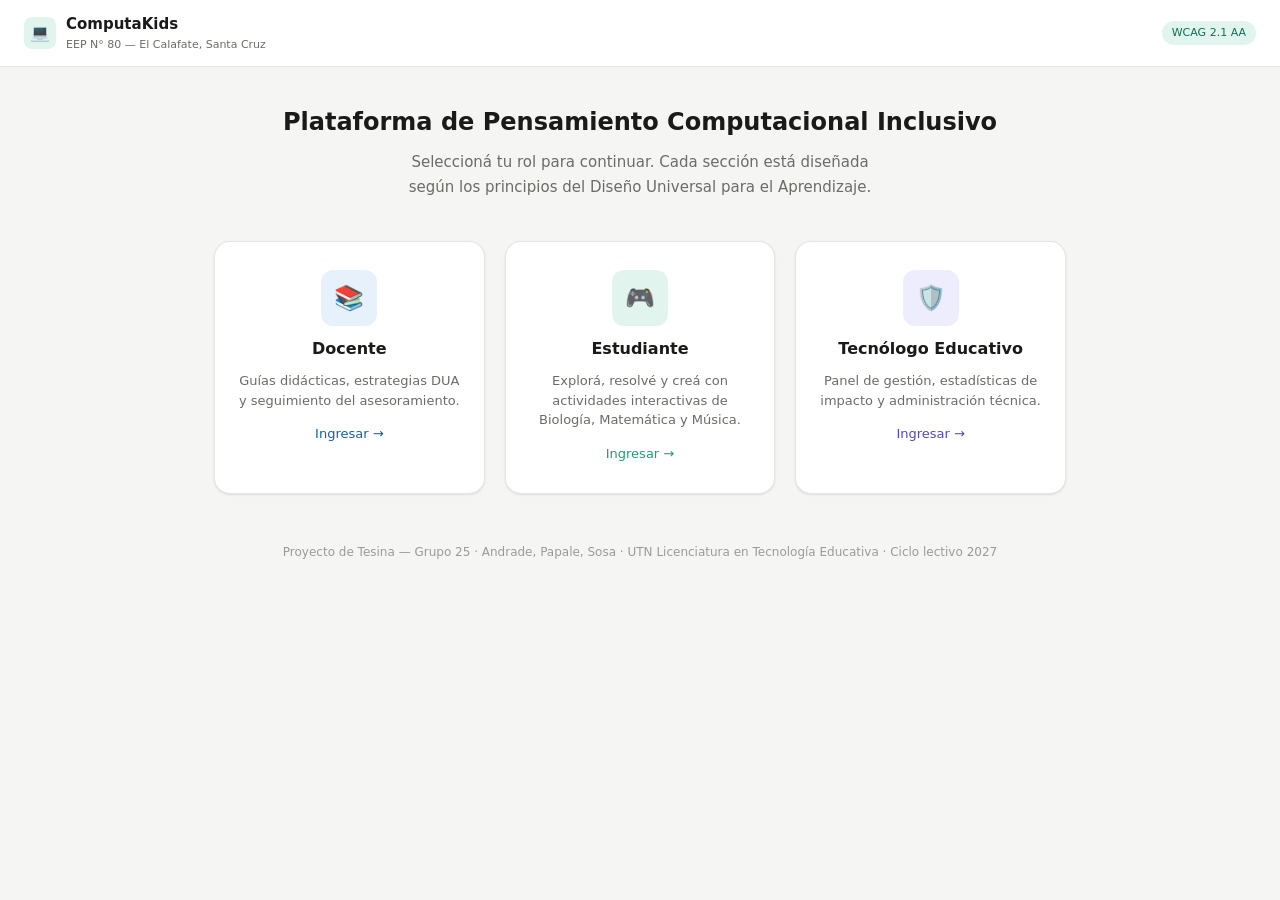
==== index.html @ 202f48aa "feat: ComputaKids v2 - plataforma 3 roles DUA" ====
<!DOCTYPE html>
<html lang="es">
<head>
  <meta charset="UTF-8">
  <meta name="viewport" content="width=device-width, initial-scale=1.0">
  <title>ComputaKids — EEP N° 80 El Calafate</title>
  <link rel="stylesheet" href="css/main.css">
</head>
<body>

  <nav class="navbar" role="banner">
    <div class="nav-logo">
      <div class="logo-icon" aria-hidden="true">💻</div>
      <div>
        <div class="nav-title">ComputaKids</div>
        <div class="nav-sub">EEP N° 80 — El Calafate, Santa Cruz</div>
      </div>
    </div>
    <span class="nav-badge" aria-label="Cumple estándar de accesibilidad WCAG 2.1 nivel AA">WCAG 2.1 AA</span>
  </nav>

  <main class="main-container" role="main">
    <div class="hero">
      <h1>Plataforma de Pensamiento Computacional Inclusivo</h1>
      <p class="hero-sub">Seleccioná tu rol para continuar. Cada sección está diseñada según los principios del Diseño Universal para el Aprendizaje.</p>
    </div>

    <div class="roles-grid" role="list" aria-label="Selección de rol">

      <a href="docente.html" class="role-card role-docente" role="listitem" aria-label="Ingresar como docente">
        <div class="role-icon icon-blue" aria-hidden="true">📚</div>
        <h2>Docente</h2>
        <p>Guías didácticas, estrategias DUA y seguimiento del asesoramiento.</p>
        <span class="role-cta">Ingresar →</span>
      </a>

      <a href="estudiante.html" class="role-card role-estudiante" role="listitem" aria-label="Ingresar como estudiante">
        <div class="role-icon icon-teal" aria-hidden="true">🎮</div>
        <h2>Estudiante</h2>
        <p>Explorá, resolvé y creá con actividades interactivas de Biología, Matemática y Música.</p>
        <span class="role-cta">Ingresar →</span>
      </a>

      <a href="tecnologo.html" class="role-card role-tecnologo" role="listitem" aria-label="Ingresar como tecnólogo educativo">
        <div class="role-icon icon-purple" aria-hidden="true">🛡️</div>
        <h2>Tecnólogo Educativo</h2>
        <p>Panel de gestión, estadísticas de impacto y administración técnica.</p>
        <span class="role-cta">Ingresar →</span>
      </a>

    </div>

    <footer class="site-footer" role="contentinfo">
      <p>Proyecto de Tesina — Grupo 25 · Andrade, Papale, Sosa · UTN Licenciatura en Tecnología Educativa · Ciclo lectivo 2027</p>
    </footer>
  </main>

</body>
</html>
---- css/main.css ----
/* =============================================
   ComputaKids — Estilos principales
   EEP N° 80 El Calafate · Grupo 25 UTN
   ============================================= */

:root {
  --color-teal: #1D9E75;
  --color-teal-light: #E1F5EE;
  --color-teal-mid: #5DCAA5;
  --color-blue: #185FA5;
  --color-blue-light: #E6F1FB;
  --color-blue-mid: #378ADD;
  --color-purple: #534AB7;
  --color-purple-light: #EEEDFE;
  --color-purple-mid: #7F77DD;
  --color-gray-bg: #F5F5F3;
  --color-gray-border: rgba(0,0,0,0.1);
  --color-gray-border-mid: rgba(0,0,0,0.18);
  --color-text: #1a1a18;
  --color-text-muted: #6b6b67;
  --color-text-hint: #9b9b96;
  --color-bg: #ffffff;
  --color-surface: #f8f8f6;
  --radius-md: 8px;
  --radius-lg: 12px;
  --radius-xl: 16px;
  --shadow-card: 0 1px 3px rgba(0,0,0,0.06), 0 1px 2px rgba(0,0,0,0.04);
  --font: 'Segoe UI', system-ui, -apple-system, sans-serif;
}

*, *::before, *::after { box-sizing: border-box; margin: 0; padding: 0; }

html { font-size: 16px; }
body {
  font-family: var(--font);
  background: var(--color-gray-bg);
  color: var(--color-text);
  line-height: 1.6;
  min-height: 100vh;
}

/* ── Navbar ── */
.navbar {
  background: var(--color-bg);
  border-bottom: 0.5px solid var(--color-gray-border);
  padding: 12px 24px;
  display: flex;
  align-items: center;
  justify-content: space-between;
  position: sticky;
  top: 0;
  z-index: 100;
}
.nav-logo { display: flex; align-items: center; gap: 10px; }
.logo-icon {
  width: 32px; height: 32px;
  background: var(--color-teal-light);
  border-radius: var(--radius-md);
  display: flex; align-items: center; justify-content: center;
  font-size: 16px;
}
.nav-title { font-size: 15px; font-weight: 600; color: var(--color-text); }
.nav-sub { font-size: 11px; color: var(--color-text-muted); }
.nav-badge {
  font-size: 11px;
  background: var(--color-teal-light);
  color: #0F6E56;
  padding: 3px 10px;
  border-radius: 20px;
  font-weight: 500;
}
.nav-back {
  display: flex; align-items: center; gap: 6px;
  font-size: 13px; color: var(--color-text-muted);
  text-decoration: none;
  padding: 6px 12px;
  border: 0.5px solid var(--color-gray-border);
  border-radius: var(--radius-md);
  background: var(--color-bg);
  transition: background 0.15s;
}
.nav-back:hover { background: var(--color-surface); color: var(--color-text); }

/* ── Index: Hero ── */
.main-container { max-width: 900px; margin: 0 auto; padding: 40px 24px 60px; }
.hero { text-align: center; margin-bottom: 40px; }
.hero h1 { font-size: 24px; font-weight: 600; color: var(--color-text); margin-bottom: 12px; line-height: 1.3; }
.hero-sub { font-size: 15px; color: var(--color-text-muted); max-width: 500px; margin: 0 auto; line-height: 1.7; }

/* ── Index: Roles grid ── */
.roles-grid {
  display: grid;
  grid-template-columns: repeat(3, 1fr);
  gap: 20px;
  margin-bottom: 48px;
}
.role-card {
  background: var(--color-bg);
  border: 0.5px solid var(--color-gray-border);
  border-radius: var(--radius-xl);
  padding: 28px 20px;
  text-align: center;
  text-decoration: none;
  color: inherit;
  display: flex; flex-direction: column; align-items: center;
  gap: 10px;
  transition: transform 0.15s, box-shadow 0.15s, border-color 0.15s;
  box-shadow: var(--shadow-card);
}
.role-card:hover { transform: translateY(-2px); box-shadow: 0 4px 12px rgba(0,0,0,0.08); }
.role-docente:hover { border-color: var(--color-blue-mid); }
.role-estudiante:hover { border-color: var(--color-teal-mid); }
.role-tecnologo:hover { border-color: var(--color-purple-mid); }
.role-icon {
  width: 56px; height: 56px;
  border-radius: var(--radius-lg);
  display: flex; align-items: center; justify-content: center;
  font-size: 24px;
}
.icon-blue { background: var(--color-blue-light); }
.icon-teal { background: var(--color-teal-light); }
.icon-purple { background: var(--color-purple-light); }
.role-card h2 { font-size: 16px; font-weight: 600; color: var(--color-text); }
.role-card p { font-size: 13px; color: var(--color-text-muted); line-height: 1.5; }
.role-cta { font-size: 13px; font-weight: 500; color: var(--color-text-hint); margin-top: 4px; }
.role-docente .role-cta { color: var(--color-blue); }
.role-estudiante .role-cta { color: var(--color-teal); }
.role-tecnologo .role-cta { color: var(--color-purple); }

/* ── Footer ── */
.site-footer { text-align: center; }
.site-footer p { font-size: 12px; color: var(--color-text-hint); line-height: 1.7; }

/* ── Panel layout (docente / tecnologo) ── */
.panel-layout { max-width: 960px; margin: 0 auto; padding: 28px 24px 60px; }
.panel-hero { margin-bottom: 28px; }
.panel-hero h1 { font-size: 20px; font-weight: 600; color: var(--color-text); margin-bottom: 4px; }
.panel-hero p { font-size: 14px; color: var(--color-text-muted); }

/* ── Stats grid ── */
.stats-grid { display: grid; grid-template-columns: repeat(3, 1fr); gap: 12px; margin-bottom: 28px; }
.stat-card { background: var(--color-surface); border-radius: var(--radius-md); padding: 16px; }
.stat-label { font-size: 12px; color: var(--color-text-muted); margin-bottom: 4px; }
.stat-value { font-size: 26px; font-weight: 600; color: var(--color-text); line-height: 1.1; }
.stat-sub { font-size: 11px; color: var(--color-text-hint); margin-top: 3px; }

/* ── Section title ── */
.section-title {
  font-size: 12px; font-weight: 600;
  color: var(--color-text-muted);
  text-transform: uppercase;
  letter-spacing: 0.07em;
  margin-bottom: 14px;
  margin-top: 28px;
}

/* ── Table ── */
.data-table {
  width: 100%;
  border: 0.5px solid var(--color-gray-border);
  border-radius: var(--radius-lg);
  overflow: hidden;
  border-collapse: collapse;
  background: var(--color-bg);
}
.data-table th {
  background: var(--color-surface);
  font-size: 12px; font-weight: 600;
  color: var(--color-text-muted);
  padding: 10px 16px;
  text-align: left;
  border-bottom: 0.5px solid var(--color-gray-border);
}
.data-table td {
  font-size: 13px; color: var(--color-text);
  padding: 12px 16px;
  border-bottom: 0.5px solid var(--color-gray-border);
  vertical-align: middle;
}
.data-table tr:last-child td { border-bottom: none; }
.data-table tbody tr:hover { background: var(--color-surface); }

/* ── Progress bar ── */
.progress-bar {
  height: 6px;
  background: var(--color-gray-border);
  border-radius: 3px;
  overflow: hidden;
  min-width: 80px;
}
.progress-fill { height: 100%; background: var(--color-teal); border-radius: 3px; transition: width 0.4s ease; }

/* ── Badges ── */
.badge {
  display: inline-block;
  font-size: 11px; font-weight: 500;
  padding: 3px 9px;
  border-radius: 20px;
}
.badge-green { background: var(--color-teal-light); color: #0F6E56; }
.badge-blue { background: var(--color-blue-light); color: #185FA5; }
.badge-gray { background: var(--color-surface); color: var(--color-text-muted); border: 0.5px solid var(--color-gray-border); }
.badge-purple { background: var(--color-purple-light); color: var(--color-purple); }

/* ── Cards grid ── */
.cards-grid { display: grid; grid-template-columns: 1fr 1fr; gap: 14px; }
.info-card {
  background: var(--color-bg);
  border: 0.5px solid var(--color-gray-border);
  border-radius: var(--radius-lg);
  padding: 18px;
  box-shadow: var(--shadow-card);
}
.info-card h3 {
  font-size: 13px; font-weight: 600;
  color: var(--color-text);
  margin-bottom: 10px;
  display: flex; align-items: center; gap: 7px;
}
.info-card h3 .card-icon { font-size: 16px; }
.info-item {
  font-size: 13px; color: var(--color-text-muted);
  padding: 6px 0;
  border-bottom: 0.5px solid var(--color-gray-border);
  display: flex; align-items: center; gap: 6px;
}
.info-item:last-child { border-bottom: none; }
.info-item::before { content: '✓'; color: var(--color-teal); font-size: 12px; flex-shrink: 0; }
.card-badge { font-size: 11px; margin-top: 12px; display: inline-block; padding: 3px 8px; border-radius: 20px; }

/* ── Bar chart ── */
.bar-row { display: flex; align-items: center; gap: 10px; margin-bottom: 10px; }
.bar-label { font-size: 12px; color: var(--color-text-muted); width: 90px; flex-shrink: 0; }
.bar-track { flex: 1; height: 8px; background: var(--color-gray-border); border-radius: 4px; overflow: hidden; }
.bar-fill { height: 100%; border-radius: 4px; transition: width 0.5s ease; }
.bar-teal { background: var(--color-teal); }
.bar-blue { background: var(--color-blue-mid); }
.bar-purple { background: var(--color-purple-mid); }
.bar-pct { font-size: 12px; color: var(--color-text-muted); min-width: 36px; text-align: right; }

/* ── Responsive ── */
@media (max-width: 640px) {
  .roles-grid { grid-template-columns: 1fr; }
  .stats-grid { grid-template-columns: 1fr 1fr; }
  .cards-grid { grid-template-columns: 1fr; }
  .hero h1 { font-size: 20px; }
}

/* ── Alto contraste ── */
body.alto-contraste {
  --color-text: #000000;
  --color-bg: #ffffff;
  --color-surface: #f0f0f0;
  --color-gray-border: rgba(0,0,0,0.3);
  background: #ffffff;
}
body.alto-contraste .role-card,
body.alto-contraste .info-card,
body.alto-contraste .data-table {
  border-color: #000000;
  border-width: 1.5px;
}
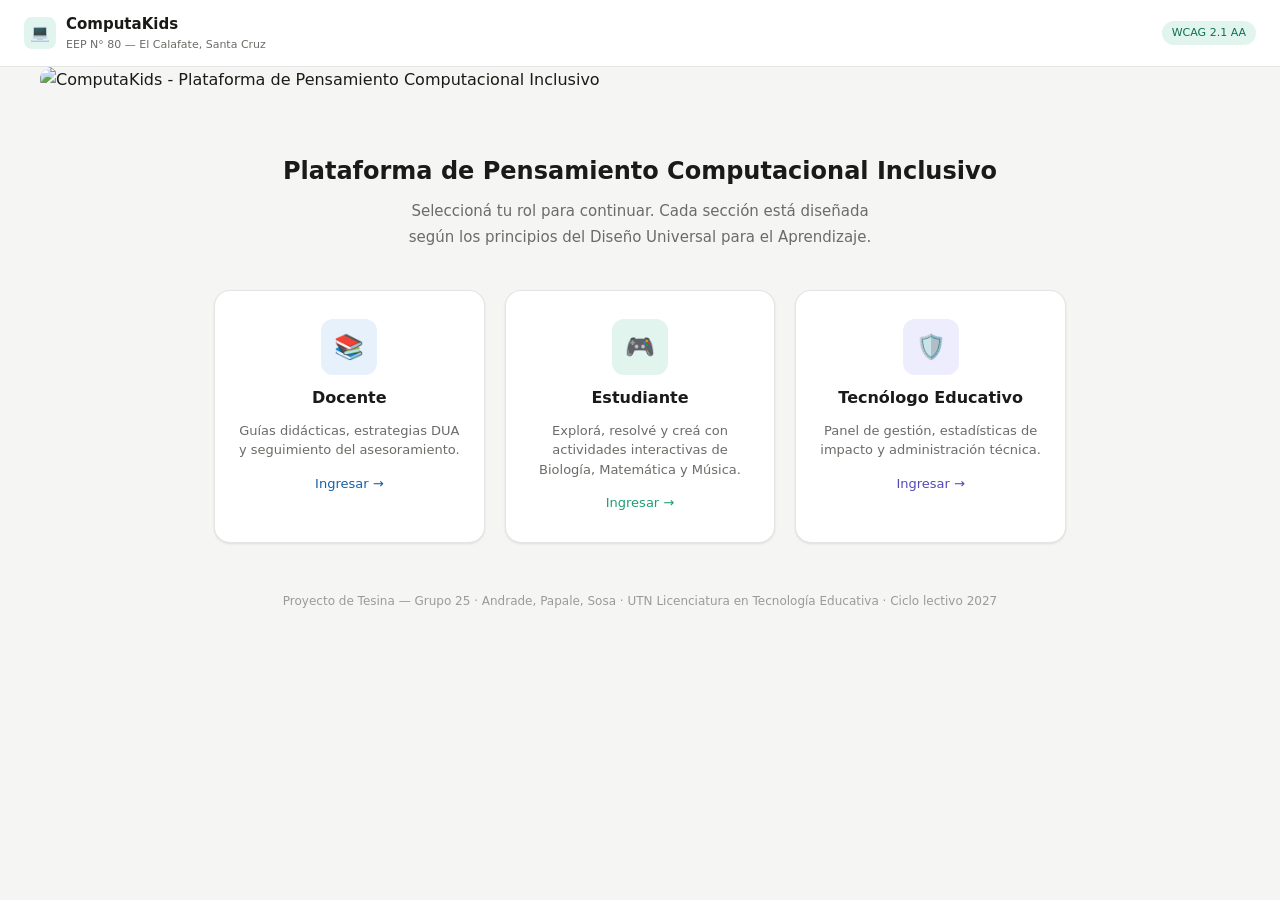
==== commit 6f737f86: "feat: agrega banner visual de Pixel" ====
--- a/index.html
+++ b/index.html
@@ -18,6 +18,12 @@
     </div>
     <span class="nav-badge" aria-label="Cumple estándar de accesibilidad WCAG 2.1 nivel AA">WCAG 2.1 AA</span>
   </nav>
+
+  <div style="padding:0 24px 24px;">
+    <img src="assets/computakids-banner.svg"
+         alt="ComputaKids - Plataforma de Pensamiento Computacional Inclusivo"
+         style="width:100%;max-width:1200px;display:block;margin:0 auto;border-radius:12px;">
+  </div>
 
   <main class="main-container" role="main">
     <div class="hero">
